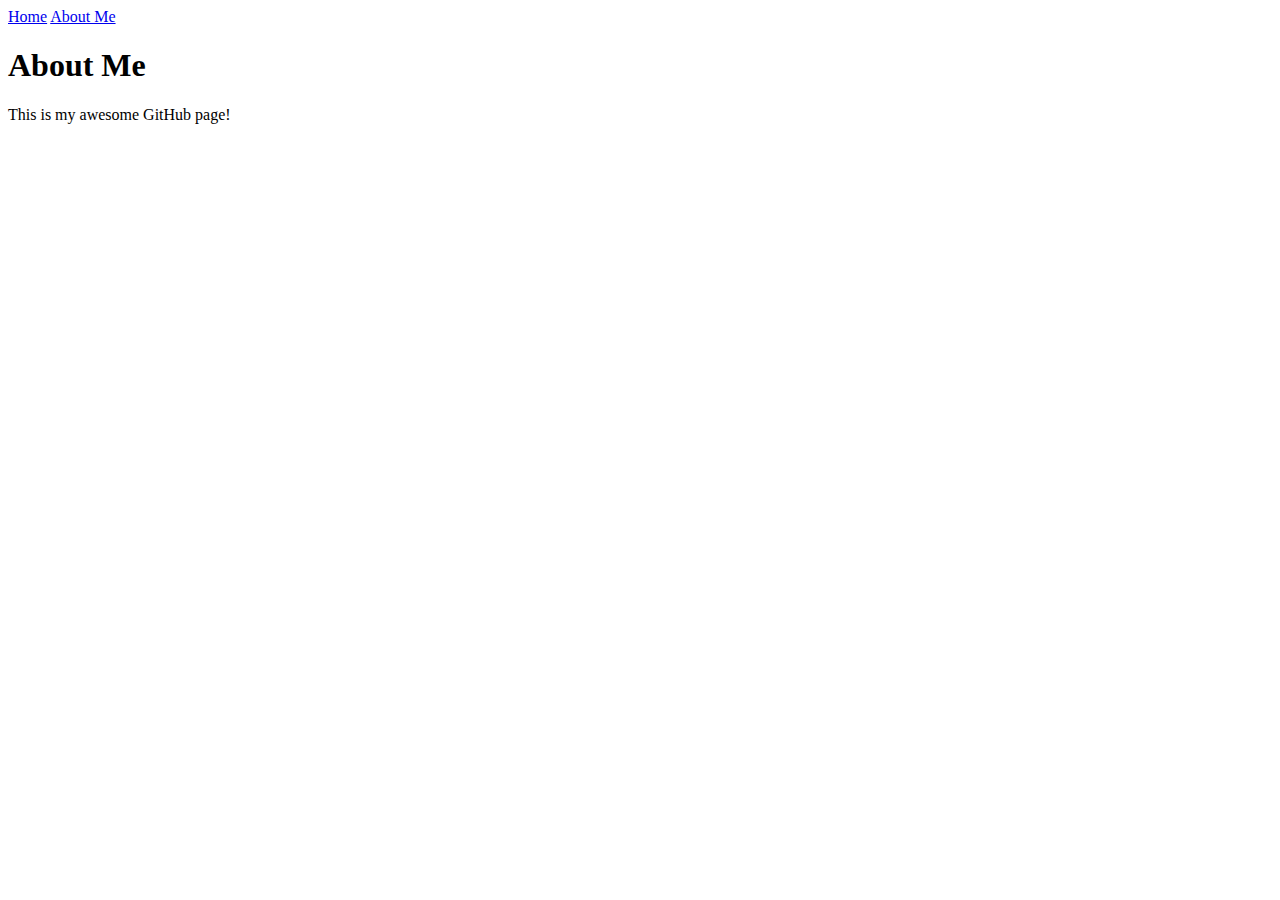
==== about.html @ 378aad12 "Create about.html" ====
<!DOCTYPE html>
<html lang="en">
<head>
    <meta charset="UTF-8">
    <meta name="viewport" content="width=device-width, initial-scale=1.0">
    <title>About Me</title>
    <link rel="stylesheet" href="style.css">
</head>
<body>
    <nav>
        <a href="index.html">Home</a>
        <a href="about.html">About Me</a>
    </nav>
    <div class="content">
        <h1>About Me</h1>
        <p>This is my awesome GitHub page!</p>
    </div>
</body>
</html>
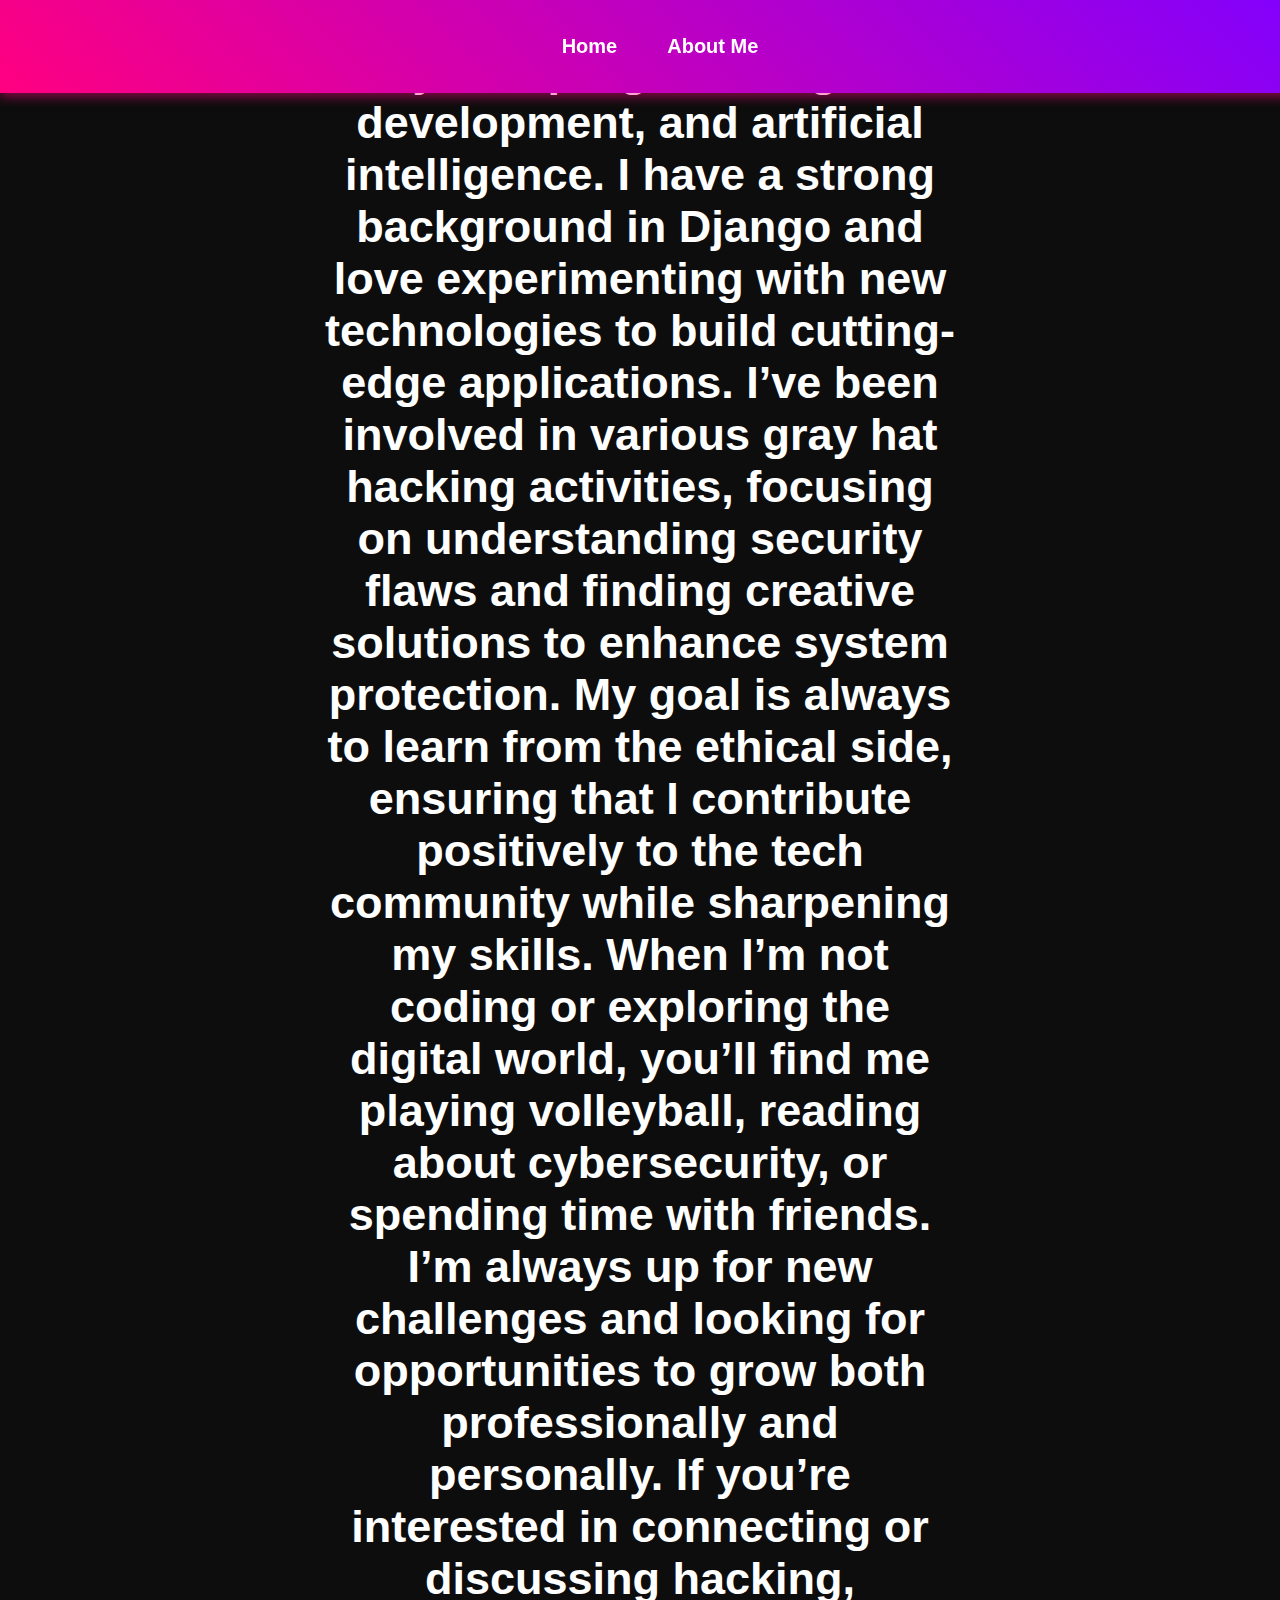
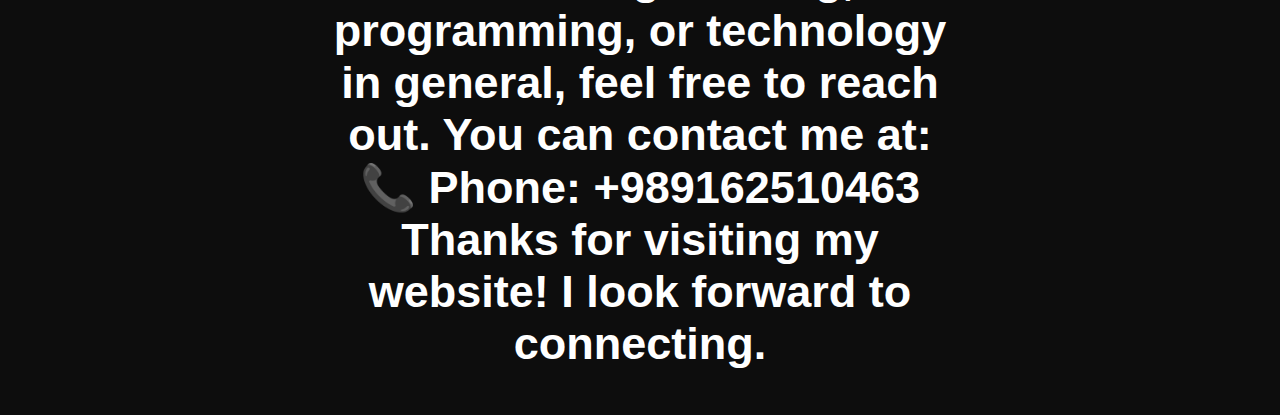
==== commit 87ca460c: "Update about.html" ====
--- a/about.html
+++ b/about.html
@@ -13,7 +13,19 @@
     </nav>
     <div class="content">
         <h1>About Me</h1>
-        <p>This is my awesome GitHub page!</p>
+        <p>Hi, I’m Parsa Dehghan Manshadi, a gray hat hacker and passionate tech enthusiast. I’ve always been fascinated by the world of hacking and cybersecurity, and I’m constantly learning and exploring new techniques to better understand the digital landscape. My journey into hacking began with curiosity, and over time, it has evolved into a deep interest in ethical hacking, penetration testing, and securing systems from vulnerabilities.
+
+In addition to my hacking skills, I specialize in Python programming, web development, and artificial intelligence. I have a strong background in Django and love experimenting with new technologies to build cutting-edge applications.
+
+I’ve been involved in various gray hat hacking activities, focusing on understanding security flaws and finding creative solutions to enhance system protection. My goal is always to learn from the ethical side, ensuring that I contribute positively to the tech community while sharpening my skills.
+
+When I’m not coding or exploring the digital world, you’ll find me playing volleyball, reading about cybersecurity, or spending time with friends. I’m always up for new challenges and looking for opportunities to grow both professionally and personally.
+
+If you’re interested in connecting or discussing hacking, programming, or technology in general, feel free to reach out. You can contact me at:
+
+📞 Phone: +989162510463
+
+Thanks for visiting my website! I look forward to connecting.</p>
     </div>
 </body>
 </html>
--- a/style.css
+++ b/style.css
@@ -0,0 +1,64 @@
+body {
+    margin: 0;
+    font-family: 'Poppins', sans-serif;
+    background: #0d0d0d;
+    color: #fff;
+    text-align: center;
+    overflow: hidden;
+}
+nav {
+    display: flex;
+    justify-content: center;
+    padding: 20px;
+    background: linear-gradient(45deg, #ff0080, #8000ff);
+    box-shadow: 0 4px 10px rgba(255, 0, 128, 0.5);
+    position: fixed;
+    width: 100%;
+    top: 0;
+    left: 0;
+    z-index: 1000;
+}
+nav a {
+    color: white;
+    text-decoration: none;
+    padding: 15px 25px;
+    font-size: 20px;
+    font-weight: bold;
+    transition: all 0.3s;
+}
+nav a:hover {
+    background: rgba(255, 255, 255, 0.2);
+    border-radius: 10px;
+    transform: scale(1.1);
+}
+.content {
+    position: absolute;
+    top: 50%;
+    left: 50%;
+    transform: translate(-50%, -50%);
+    font-size: 45px;
+    font-weight: bold;
+    animation: fadeIn 2s ease-in-out;
+}
+@keyframes fadeIn {
+    0% { opacity: 0; transform: translate(-50%, -60%); }
+    100% { opacity: 1; transform: translate(-50%, -50%); }
+}
+.animated-bg {
+    position: fixed;
+    width: 100vw;
+    height: 100vh;
+    top: 0;
+    left: 0;
+    z-index: -1;
+    background: radial-gradient(circle, rgba(255,0,150,0.5), rgba(0,0,0,0.8));
+    animation: crazyColors 5s infinite alternate, bgMove 10s infinite alternate;
+}
+@keyframes crazyColors {
+    0% { filter: hue-rotate(0deg); }
+    100% { filter: hue-rotate(360deg); }
+}
+@keyframes bgMove {
+    0% { transform: scale(1); }
+    100% { transform: scale(1.1); }
+}
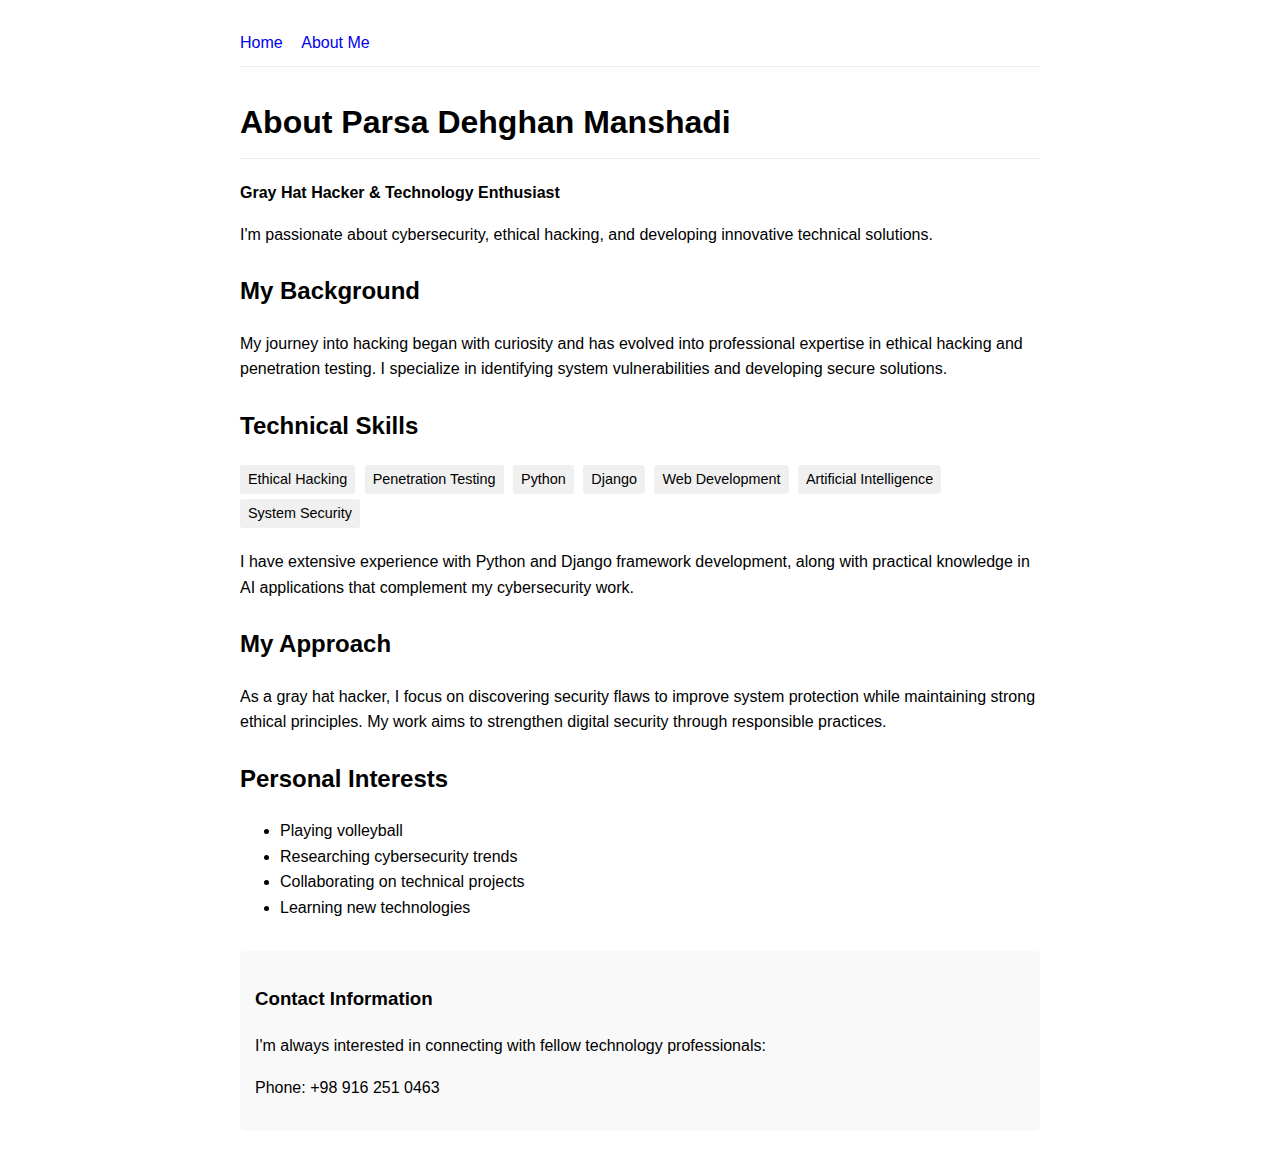
==== commit ca350036: "Update about.html" ====
--- a/about.html
+++ b/about.html
@@ -3,29 +3,111 @@
 <head>
     <meta charset="UTF-8">
     <meta name="viewport" content="width=device-width, initial-scale=1.0">
-    <title>About Me</title>
-    <link rel="stylesheet" href="style.css">
+    <title>About Me - Parsa Dehghan Manshadi</title>
+    <style>
+        body {
+            font-family: Arial, sans-serif;
+            line-height: 1.6;
+            max-width: 800px;
+            margin: 0 auto;
+            padding: 20px;
+        }
+        
+        nav {
+            margin-bottom: 30px;
+            padding: 10px 0;
+            border-bottom: 1px solid #eee;
+        }
+        
+        nav a {
+            margin-right: 15px;
+            text-decoration: none;
+        }
+        
+        h1 {
+            margin-top: 0;
+            padding-bottom: 10px;
+            border-bottom: 1px solid #eee;
+        }
+        
+        .section {
+            margin-bottom: 25px;
+        }
+        
+        .contact-box {
+            background: #f9f9f9;
+            padding: 15px;
+            border-radius: 5px;
+            margin-top: 30px;
+        }
+        
+        .skills {
+            margin: 15px 0;
+        }
+        
+        .skills span {
+            display: inline-block;
+            background: #f0f0f0;
+            padding: 3px 8px;
+            margin: 0 5px 5px 0;
+            border-radius: 3px;
+            font-size: 0.9em;
+        }
+    </style>
 </head>
 <body>
     <nav>
         <a href="index.html">Home</a>
         <a href="about.html">About Me</a>
     </nav>
+    
     <div class="content">
-        <h1>About Me</h1>
-        <p>Hi, I’m Parsa Dehghan Manshadi, a gray hat hacker and passionate tech enthusiast. I’ve always been fascinated by the world of hacking and cybersecurity, and I’m constantly learning and exploring new techniques to better understand the digital landscape. My journey into hacking began with curiosity, and over time, it has evolved into a deep interest in ethical hacking, penetration testing, and securing systems from vulnerabilities.
-
-In addition to my hacking skills, I specialize in Python programming, web development, and artificial intelligence. I have a strong background in Django and love experimenting with new technologies to build cutting-edge applications.
-
-I’ve been involved in various gray hat hacking activities, focusing on understanding security flaws and finding creative solutions to enhance system protection. My goal is always to learn from the ethical side, ensuring that I contribute positively to the tech community while sharpening my skills.
-
-When I’m not coding or exploring the digital world, you’ll find me playing volleyball, reading about cybersecurity, or spending time with friends. I’m always up for new challenges and looking for opportunities to grow both professionally and personally.
-
-If you’re interested in connecting or discussing hacking, programming, or technology in general, feel free to reach out. You can contact me at:
-
-📞 Phone: +989162510463
-
-Thanks for visiting my website! I look forward to connecting.</p>
+        <h1>About Parsa Dehghan Manshadi</h1>
+        
+        <div class="section">
+            <p><strong>Gray Hat Hacker & Technology Enthusiast</strong></p>
+            <p>I'm passionate about cybersecurity, ethical hacking, and developing innovative technical solutions.</p>
+        </div>
+        
+        <div class="section">
+            <h2>My Background</h2>
+            <p>My journey into hacking began with curiosity and has evolved into professional expertise in ethical hacking and penetration testing. I specialize in identifying system vulnerabilities and developing secure solutions.</p>
+        </div>
+        
+        <div class="section">
+            <h2>Technical Skills</h2>
+            <div class="skills">
+                <span>Ethical Hacking</span>
+                <span>Penetration Testing</span>
+                <span>Python</span>
+                <span>Django</span>
+                <span>Web Development</span>
+                <span>Artificial Intelligence</span>
+                <span>System Security</span>
+            </div>
+            <p>I have extensive experience with Python and Django framework development, along with practical knowledge in AI applications that complement my cybersecurity work.</p>
+        </div>
+        
+        <div class="section">
+            <h2>My Approach</h2>
+            <p>As a gray hat hacker, I focus on discovering security flaws to improve system protection while maintaining strong ethical principles. My work aims to strengthen digital security through responsible practices.</p>
+        </div>
+        
+        <div class="section">
+            <h2>Personal Interests</h2>
+            <ul>
+                <li>Playing volleyball</li>
+                <li>Researching cybersecurity trends</li>
+                <li>Collaborating on technical projects</li>
+                <li>Learning new technologies</li>
+            </ul>
+        </div>
+        
+        <div class="contact-box">
+            <h3>Contact Information</h3>
+            <p>I'm always interested in connecting with fellow technology professionals:</p>
+            <p>Phone: +98 916 251 0463</p>
+        </div>
     </div>
 </body>
 </html>
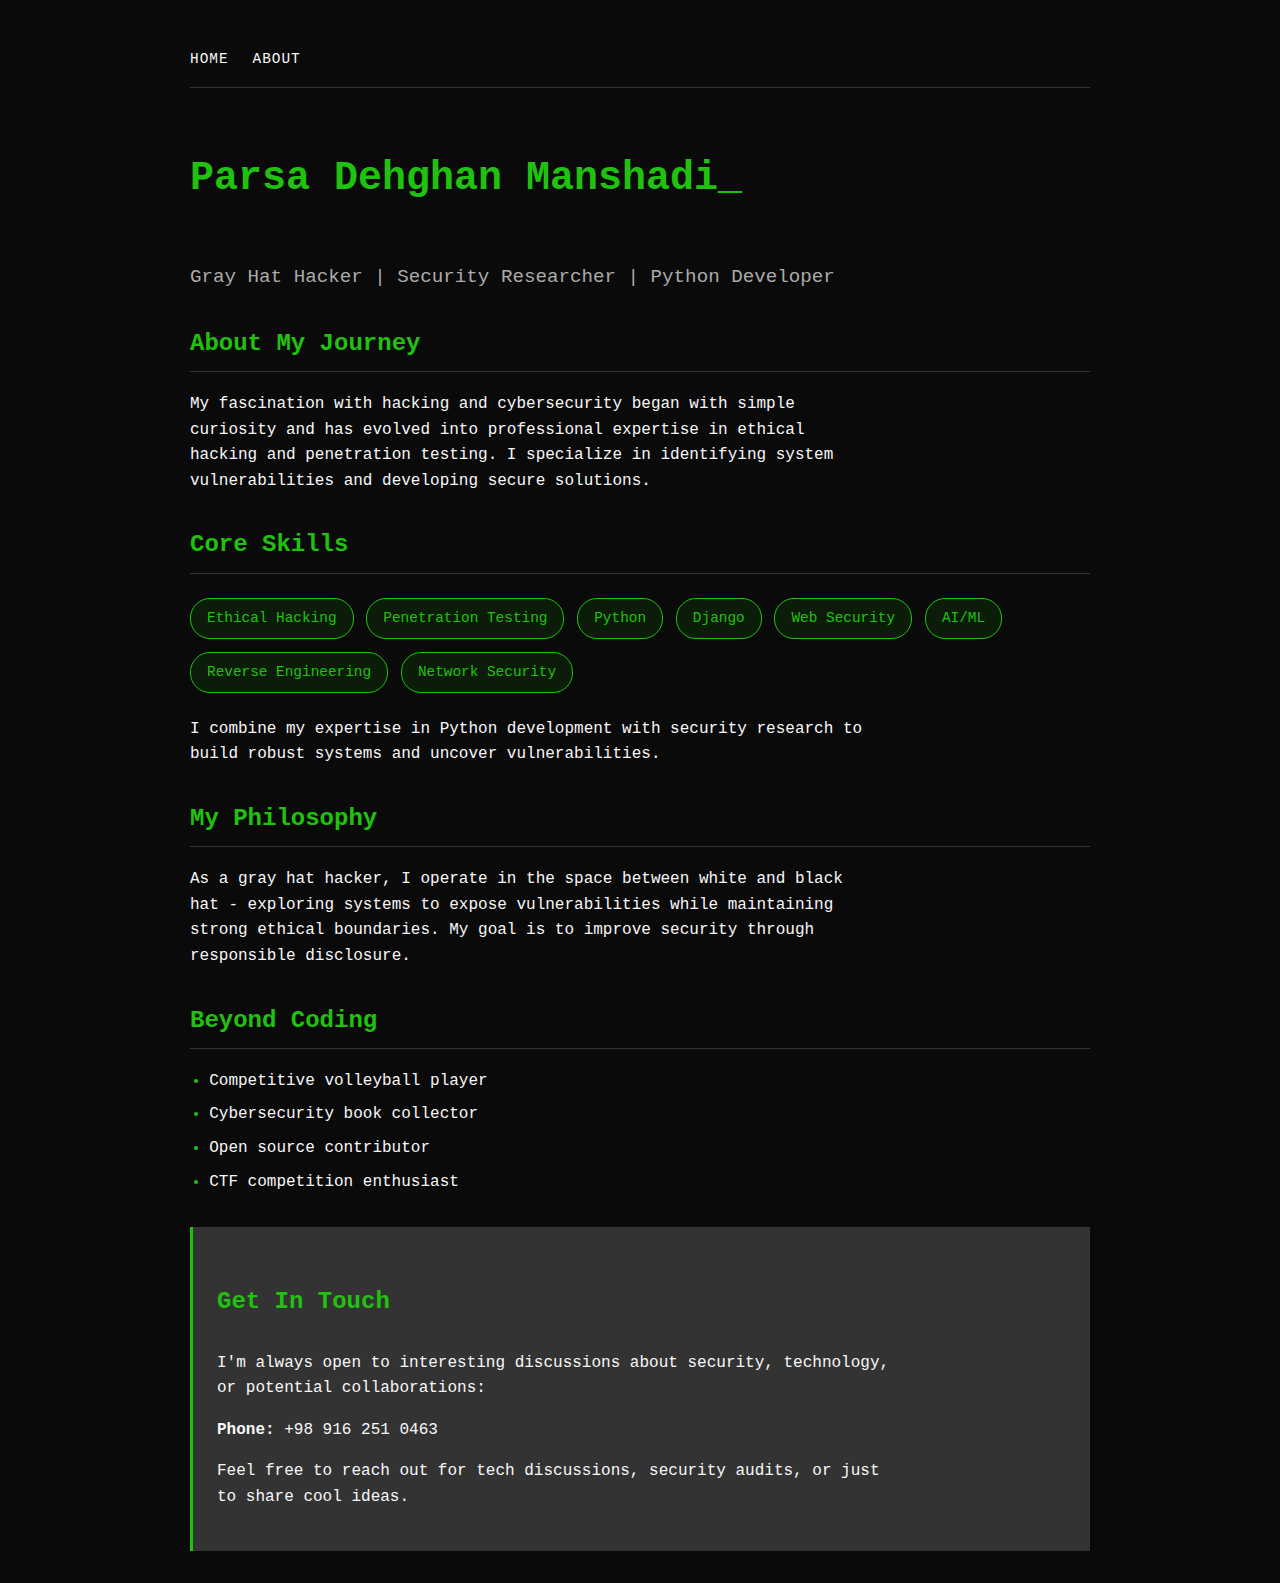
==== commit eb9d6635: "Update about.html" ====
--- a/about.html
+++ b/about.html
@@ -3,111 +3,201 @@
 <head>
     <meta charset="UTF-8">
     <meta name="viewport" content="width=device-width, initial-scale=1.0">
-    <title>About Me - Parsa Dehghan Manshadi</title>
+    <title>About Parsa | Gray Hat Hacker</title>
     <style>
+        :root {
+            --dark: #0a0a0a;
+            --light: #f8f8f8;
+            --accent: #20c20e; /* Matrix green accent */
+            --gray: #333;
+        }
+        
         body {
-            font-family: Arial, sans-serif;
+            font-family: 'Courier New', monospace;
+            background-color: var(--dark);
+            color: var(--light);
             line-height: 1.6;
-            max-width: 800px;
+            margin: 0;
+            padding: 0;
+        }
+        
+        .container {
+            max-width: 900px;
             margin: 0 auto;
-            padding: 20px;
+            padding: 2rem;
         }
         
         nav {
-            margin-bottom: 30px;
-            padding: 10px 0;
-            border-bottom: 1px solid #eee;
+            display: flex;
+            gap: 1.5rem;
+            padding: 1rem 0;
+            margin-bottom: 2rem;
+            border-bottom: 1px solid var(--gray);
         }
         
         nav a {
-            margin-right: 15px;
+            color: var(--light);
             text-decoration: none;
+            text-transform: uppercase;
+            letter-spacing: 1px;
+            font-size: 0.9rem;
+            position: relative;
+        }
+        
+        nav a:hover {
+            color: var(--accent);
+        }
+        
+        nav a::after {
+            content: '';
+            position: absolute;
+            width: 0;
+            height: 2px;
+            bottom: -4px;
+            left: 0;
+            background-color: var(--accent);
+            transition: width 0.3s;
+        }
+        
+        nav a:hover::after {
+            width: 100%;
         }
         
         h1 {
-            margin-top: 0;
-            padding-bottom: 10px;
-            border-bottom: 1px solid #eee;
-        }
-        
-        .section {
-            margin-bottom: 25px;
-        }
-        
-        .contact-box {
-            background: #f9f9f9;
-            padding: 15px;
-            border-radius: 5px;
-            margin-top: 30px;
-        }
-        
-        .skills {
-            margin: 15px 0;
-        }
-        
-        .skills span {
+            color: var(--accent);
+            font-size: 2.5rem;
+            margin-bottom: 2rem;
+            position: relative;
             display: inline-block;
-            background: #f0f0f0;
-            padding: 3px 8px;
-            margin: 0 5px 5px 0;
-            border-radius: 3px;
-            font-size: 0.9em;
+        }
+        
+        h1::after {
+            content: '_';
+            animation: blink 1s infinite;
+        }
+        
+        h2 {
+            color: var(--accent);
+            margin-top: 2rem;
+            border-bottom: 1px solid var(--gray);
+            padding-bottom: 0.5rem;
+        }
+        
+        .tagline {
+            font-size: 1.2rem;
+            margin-bottom: 2rem;
+            color: #aaa;
+        }
+        
+        .skills-container {
+            display: flex;
+            flex-wrap: wrap;
+            gap: 0.8rem;
+            margin: 1.5rem 0;
+        }
+        
+        .skill {
+            background-color: rgba(32, 194, 14, 0.1);
+            color: var(--accent);
+            padding: 0.5rem 1rem;
+            border-radius: 20px;
+            font-size: 0.9rem;
+            border: 1px solid var(--accent);
+        }
+        
+        .contact-card {
+            background-color: var(--gray);
+            padding: 1.5rem;
+            border-left: 3px solid var(--accent);
+            margin-top: 2rem;
+        }
+        
+        ul {
+            padding-left: 1.2rem;
+        }
+        
+        li {
+            margin-bottom: 0.5rem;
+        }
+        
+        li::marker {
+            color: var(--accent);
+        }
+        
+        @keyframes blink {
+            0%, 100% { opacity: 1; }
+            50% { opacity: 0; }
+        }
+        
+        /* Terminal-like effect for paragraphs */
+        p {
+            max-width: 70ch;
+        }
+        
+        /* Glow effect for interactive elements */
+        a, .skill, h1, h2 {
+            transition: all 0.3s ease;
+        }
+        
+        a:hover, .skill:hover {
+            text-shadow: 0 0 8px var(--accent);
         }
     </style>
 </head>
 <body>
-    <nav>
-        <a href="index.html">Home</a>
-        <a href="about.html">About Me</a>
-    </nav>
-    
-    <div class="content">
-        <h1>About Parsa Dehghan Manshadi</h1>
-        
-        <div class="section">
-            <p><strong>Gray Hat Hacker & Technology Enthusiast</strong></p>
-            <p>I'm passionate about cybersecurity, ethical hacking, and developing innovative technical solutions.</p>
-        </div>
-        
-        <div class="section">
-            <h2>My Background</h2>
-            <p>My journey into hacking began with curiosity and has evolved into professional expertise in ethical hacking and penetration testing. I specialize in identifying system vulnerabilities and developing secure solutions.</p>
-        </div>
-        
-        <div class="section">
-            <h2>Technical Skills</h2>
-            <div class="skills">
-                <span>Ethical Hacking</span>
-                <span>Penetration Testing</span>
-                <span>Python</span>
-                <span>Django</span>
-                <span>Web Development</span>
-                <span>Artificial Intelligence</span>
-                <span>System Security</span>
+    <div class="container">
+        <nav>
+            <a href="index.html">Home</a>
+            <a href="about.html">About</a>
+        </nav>
+        
+        <main>
+            <h1>Parsa Dehghan Manshadi</h1>
+            <p class="tagline">Gray Hat Hacker | Security Researcher | Python Developer</p>
+            
+            <section>
+                <h2>About My Journey</h2>
+                <p>My fascination with hacking and cybersecurity began with simple curiosity and has evolved into professional expertise in ethical hacking and penetration testing. I specialize in identifying system vulnerabilities and developing secure solutions.</p>
+            </section>
+            
+            <section>
+                <h2>Core Skills</h2>
+                <div class="skills-container">
+                    <div class="skill">Ethical Hacking</div>
+                    <div class="skill">Penetration Testing</div>
+                    <div class="skill">Python</div>
+                    <div class="skill">Django</div>
+                    <div class="skill">Web Security</div>
+                    <div class="skill">AI/ML</div>
+                    <div class="skill">Reverse Engineering</div>
+                    <div class="skill">Network Security</div>
+                </div>
+                <p>I combine my expertise in Python development with security research to build robust systems and uncover vulnerabilities.</p>
+            </section>
+            
+            <section>
+                <h2>My Philosophy</h2>
+                <p>As a gray hat hacker, I operate in the space between white and black hat - exploring systems to expose vulnerabilities while maintaining strong ethical boundaries. My goal is to improve security through responsible disclosure.</p>
+            </section>
+            
+            <section>
+                <h2>Beyond Coding</h2>
+                <ul>
+                    <li>Competitive volleyball player</li>
+                    <li>Cybersecurity book collector</li>
+                    <li>Open source contributor</li>
+                    <li>CTF competition enthusiast</li>
+                </ul>
+            </section>
+            
+            <div class="contact-card">
+                <h2>Get In Touch</h2>
+                <p>I'm always open to interesting discussions about security, technology, or potential collaborations:</p>
+                <p><strong>Phone:</strong> +98 916 251 0463</p>
+                <p>Feel free to reach out for tech discussions, security audits, or just to share cool ideas.</p>
             </div>
-            <p>I have extensive experience with Python and Django framework development, along with practical knowledge in AI applications that complement my cybersecurity work.</p>
-        </div>
-        
-        <div class="section">
-            <h2>My Approach</h2>
-            <p>As a gray hat hacker, I focus on discovering security flaws to improve system protection while maintaining strong ethical principles. My work aims to strengthen digital security through responsible practices.</p>
-        </div>
-        
-        <div class="section">
-            <h2>Personal Interests</h2>
-            <ul>
-                <li>Playing volleyball</li>
-                <li>Researching cybersecurity trends</li>
-                <li>Collaborating on technical projects</li>
-                <li>Learning new technologies</li>
-            </ul>
-        </div>
-        
-        <div class="contact-box">
-            <h3>Contact Information</h3>
-            <p>I'm always interested in connecting with fellow technology professionals:</p>
-            <p>Phone: +98 916 251 0463</p>
-        </div>
+        </main>
     </div>
+    <script src="script.js"></script>
 </body>
 </html>
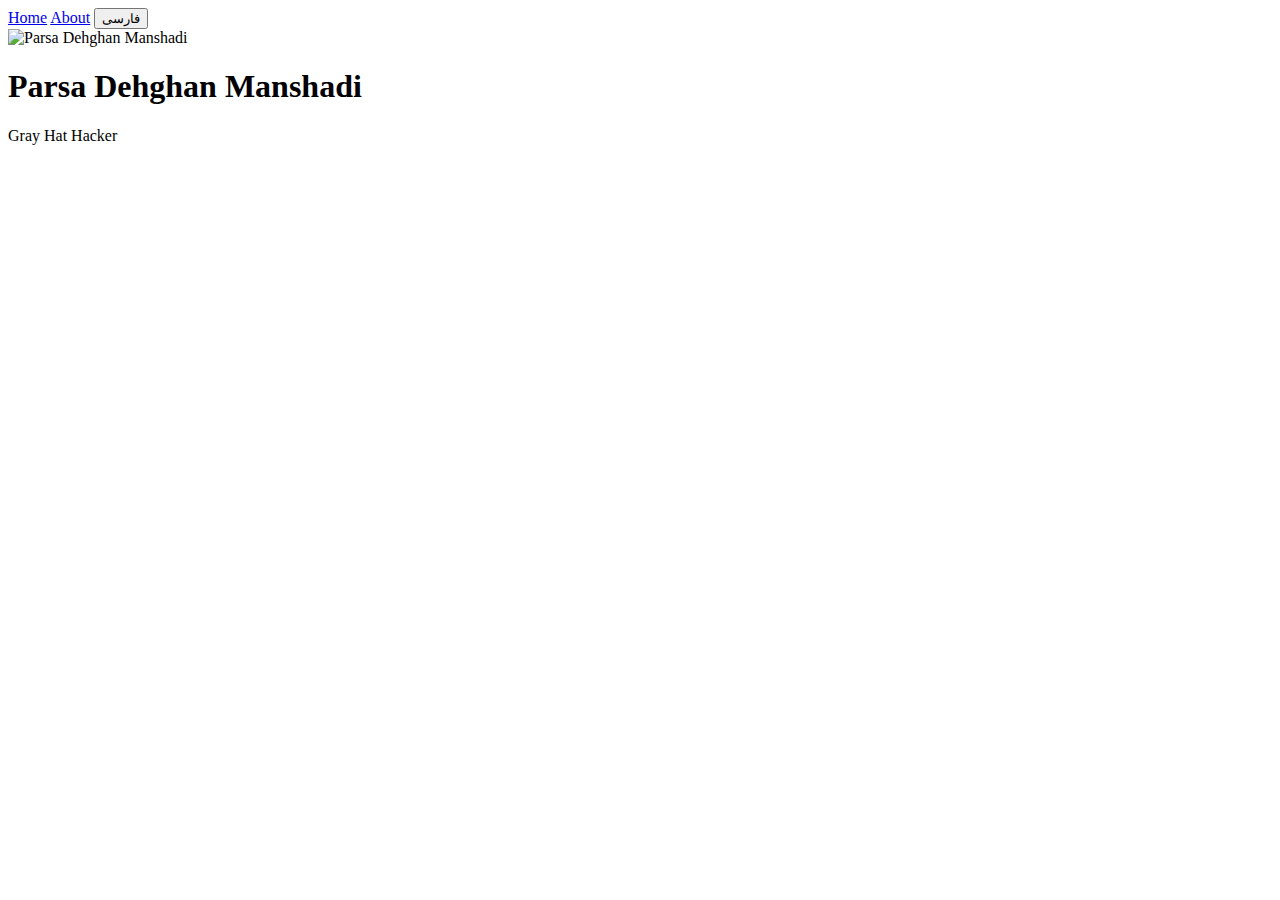
==== commit 856c6ad3: "Update about.html" ====
--- a/about.html
+++ b/about.html
@@ -3,201 +3,30 @@
 <head>
     <meta charset="UTF-8">
     <meta name="viewport" content="width=device-width, initial-scale=1.0">
-    <title>About Parsa | Gray Hat Hacker</title>
-    <style>
-        :root {
-            --dark: #0a0a0a;
-            --light: #f8f8f8;
-            --accent: #20c20e; /* Matrix green accent */
-            --gray: #333;
-        }
-        
-        body {
-            font-family: 'Courier New', monospace;
-            background-color: var(--dark);
-            color: var(--light);
-            line-height: 1.6;
-            margin: 0;
-            padding: 0;
-        }
-        
-        .container {
-            max-width: 900px;
-            margin: 0 auto;
-            padding: 2rem;
-        }
-        
-        nav {
-            display: flex;
-            gap: 1.5rem;
-            padding: 1rem 0;
-            margin-bottom: 2rem;
-            border-bottom: 1px solid var(--gray);
-        }
-        
-        nav a {
-            color: var(--light);
-            text-decoration: none;
-            text-transform: uppercase;
-            letter-spacing: 1px;
-            font-size: 0.9rem;
-            position: relative;
-        }
-        
-        nav a:hover {
-            color: var(--accent);
-        }
-        
-        nav a::after {
-            content: '';
-            position: absolute;
-            width: 0;
-            height: 2px;
-            bottom: -4px;
-            left: 0;
-            background-color: var(--accent);
-            transition: width 0.3s;
-        }
-        
-        nav a:hover::after {
-            width: 100%;
-        }
-        
-        h1 {
-            color: var(--accent);
-            font-size: 2.5rem;
-            margin-bottom: 2rem;
-            position: relative;
-            display: inline-block;
-        }
-        
-        h1::after {
-            content: '_';
-            animation: blink 1s infinite;
-        }
-        
-        h2 {
-            color: var(--accent);
-            margin-top: 2rem;
-            border-bottom: 1px solid var(--gray);
-            padding-bottom: 0.5rem;
-        }
-        
-        .tagline {
-            font-size: 1.2rem;
-            margin-bottom: 2rem;
-            color: #aaa;
-        }
-        
-        .skills-container {
-            display: flex;
-            flex-wrap: wrap;
-            gap: 0.8rem;
-            margin: 1.5rem 0;
-        }
-        
-        .skill {
-            background-color: rgba(32, 194, 14, 0.1);
-            color: var(--accent);
-            padding: 0.5rem 1rem;
-            border-radius: 20px;
-            font-size: 0.9rem;
-            border: 1px solid var(--accent);
-        }
-        
-        .contact-card {
-            background-color: var(--gray);
-            padding: 1.5rem;
-            border-left: 3px solid var(--accent);
-            margin-top: 2rem;
-        }
-        
-        ul {
-            padding-left: 1.2rem;
-        }
-        
-        li {
-            margin-bottom: 0.5rem;
-        }
-        
-        li::marker {
-            color: var(--accent);
-        }
-        
-        @keyframes blink {
-            0%, 100% { opacity: 1; }
-            50% { opacity: 0; }
-        }
-        
-        /* Terminal-like effect for paragraphs */
-        p {
-            max-width: 70ch;
-        }
-        
-        /* Glow effect for interactive elements */
-        a, .skill, h1, h2 {
-            transition: all 0.3s ease;
-        }
-        
-        a:hover, .skill:hover {
-            text-shadow: 0 0 8px var(--accent);
-        }
-    </style>
+    <title data-i18n="about_title">About Parsa | Gray Hat Hacker</title>
+    <link rel="stylesheet" href="style.css">
 </head>
 <body>
     <div class="container">
         <nav>
-            <a href="index.html">Home</a>
-            <a href="about.html">About</a>
+            <a href="index.html" data-i18n="home">Home</a>
+            <a href="about.html" data-i18n="about">About</a>
+            <button id="language-switcher" class="language-btn">فارسی</button>
         </nav>
         
         <main>
-            <h1>Parsa Dehghan Manshadi</h1>
-            <p class="tagline">Gray Hat Hacker | Security Researcher | Python Developer</p>
+            <div class="profile-container">
+                <img src="parsa.jpg" alt="Parsa Dehghan Manshadi" class="profile-img">
+                <h1>Parsa Dehghan Manshadi</h1>
+            </div>
+            <p class="tagline terminal-text" data-i18n="tagline">Gray Hat Hacker | Security Researcher | Python Developer</p>
             
-            <section>
-                <h2>About My Journey</h2>
-                <p>My fascination with hacking and cybersecurity began with simple curiosity and has evolved into professional expertise in ethical hacking and penetration testing. I specialize in identifying system vulnerabilities and developing secure solutions.</p>
-            </section>
+            <!-- Rest of your about page content with data-i18n attributes -->
             
-            <section>
-                <h2>Core Skills</h2>
-                <div class="skills-container">
-                    <div class="skill">Ethical Hacking</div>
-                    <div class="skill">Penetration Testing</div>
-                    <div class="skill">Python</div>
-                    <div class="skill">Django</div>
-                    <div class="skill">Web Security</div>
-                    <div class="skill">AI/ML</div>
-                    <div class="skill">Reverse Engineering</div>
-                    <div class="skill">Network Security</div>
-                </div>
-                <p>I combine my expertise in Python development with security research to build robust systems and uncover vulnerabilities.</p>
-            </section>
-            
-            <section>
-                <h2>My Philosophy</h2>
-                <p>As a gray hat hacker, I operate in the space between white and black hat - exploring systems to expose vulnerabilities while maintaining strong ethical boundaries. My goal is to improve security through responsible disclosure.</p>
-            </section>
-            
-            <section>
-                <h2>Beyond Coding</h2>
-                <ul>
-                    <li>Competitive volleyball player</li>
-                    <li>Cybersecurity book collector</li>
-                    <li>Open source contributor</li>
-                    <li>CTF competition enthusiast</li>
-                </ul>
-            </section>
-            
-            <div class="contact-card">
-                <h2>Get In Touch</h2>
-                <p>I'm always open to interesting discussions about security, technology, or potential collaborations:</p>
-                <p><strong>Phone:</strong> +98 916 251 0463</p>
-                <p>Feel free to reach out for tech discussions, security audits, or just to share cool ideas.</p>
-            </div>
         </main>
     </div>
+    
+    <script src="translations.js"></script>
     <script src="script.js"></script>
 </body>
 </html>
--- a/style.css
+++ b/style.css
@@ -0,0 +1,51 @@
+/* Additional styles for interactive elements */
+.blinking-cursor {
+    animation: blink 1s infinite;
+}
+
+.matrix-char {
+    position: absolute;
+    font-size: 1.2rem;
+    pointer-events: none;
+    transition: all 1s linear;
+    z-index: -1;
+}
+
+.skills-visualization {
+    margin-top: 2rem;
+    grid-column: 1 / -1;
+}
+
+.skill-bar {
+    margin-bottom: 1rem;
+}
+
+.bar {
+    height: 4px;
+    background-color: var(--accent);
+    transition: width 1.5s ease-out;
+}
+
+.skill-label {
+    display: block;
+    margin-bottom: 0.5rem;
+    color: #aaa;
+}
+
+.glow {
+    animation: pulse-glow 1s infinite alternate;
+}
+
+@keyframes pulse-glow {
+    from {
+        box-shadow: 0 0 5px var(--accent);
+    }
+    to {
+        box-shadow: 0 0 20px var(--accent);
+    }
+}
+
+@keyframes blink {
+    0%, 100% { opacity: 1; }
+    50% { opacity: 0; }
+}
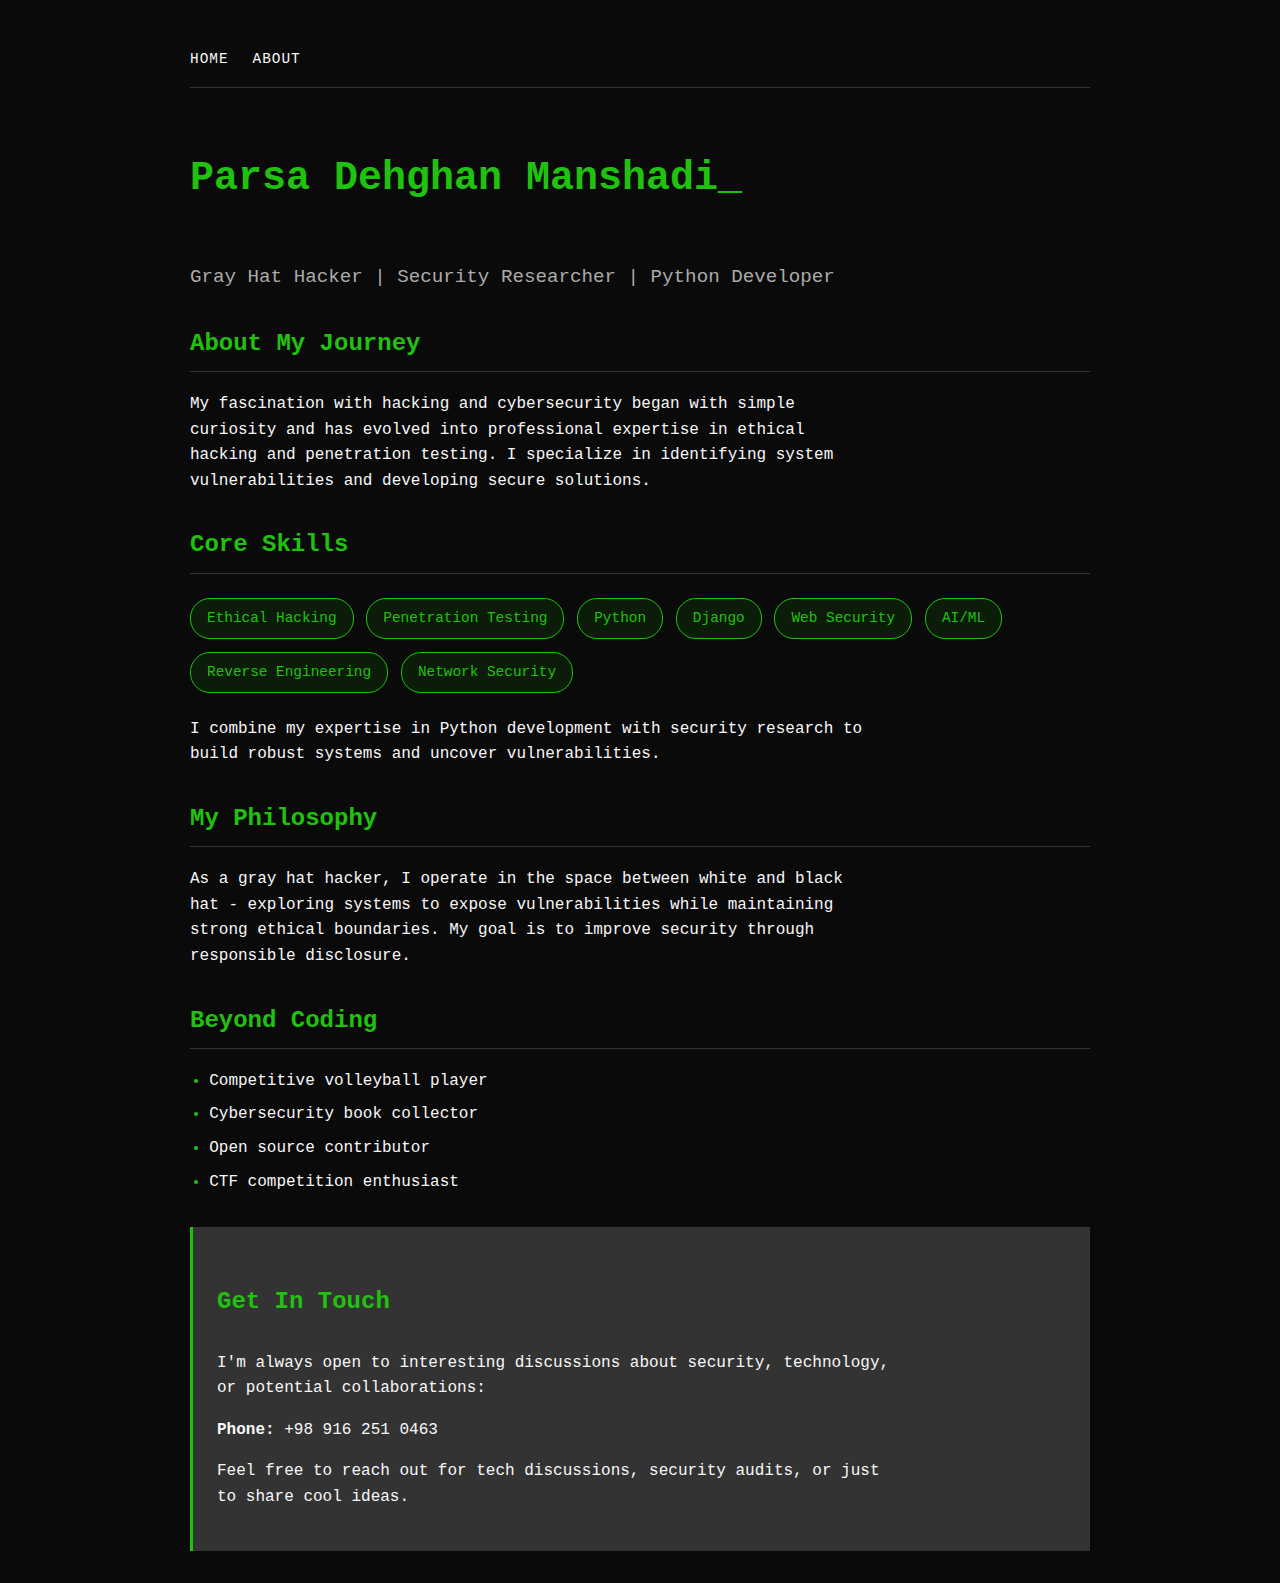
==== commit 67736132: "Update about.html" ====
--- a/about.html
+++ b/about.html
@@ -3,30 +3,201 @@
 <head>
     <meta charset="UTF-8">
     <meta name="viewport" content="width=device-width, initial-scale=1.0">
-    <title data-i18n="about_title">About Parsa | Gray Hat Hacker</title>
-    <link rel="stylesheet" href="style.css">
+    <title>About Parsa | Gray Hat Hacker</title>
+    <style>
+        :root {
+            --dark: #0a0a0a;
+            --light: #f8f8f8;
+            --accent: #20c20e; /* Matrix green accent */
+            --gray: #333;
+        }
+        
+        body {
+            font-family: 'Courier New', monospace;
+            background-color: var(--dark);
+            color: var(--light);
+            line-height: 1.6;
+            margin: 0;
+            padding: 0;
+        }
+        
+        .container {
+            max-width: 900px;
+            margin: 0 auto;
+            padding: 2rem;
+        }
+        
+        nav {
+            display: flex;
+            gap: 1.5rem;
+            padding: 1rem 0;
+            margin-bottom: 2rem;
+            border-bottom: 1px solid var(--gray);
+        }
+        
+        nav a {
+            color: var(--light);
+            text-decoration: none;
+            text-transform: uppercase;
+            letter-spacing: 1px;
+            font-size: 0.9rem;
+            position: relative;
+        }
+        
+        nav a:hover {
+            color: var(--accent);
+        }
+        
+        nav a::after {
+            content: '';
+            position: absolute;
+            width: 0;
+            height: 2px;
+            bottom: -4px;
+            left: 0;
+            background-color: var(--accent);
+            transition: width 0.3s;
+        }
+        
+        nav a:hover::after {
+            width: 100%;
+        }
+        
+        h1 {
+            color: var(--accent);
+            font-size: 2.5rem;
+            margin-bottom: 2rem;
+            position: relative;
+            display: inline-block;
+        }
+        
+        h1::after {
+            content: '_';
+            animation: blink 1s infinite;
+        }
+        
+        h2 {
+            color: var(--accent);
+            margin-top: 2rem;
+            border-bottom: 1px solid var(--gray);
+            padding-bottom: 0.5rem;
+        }
+        
+        .tagline {
+            font-size: 1.2rem;
+            margin-bottom: 2rem;
+            color: #aaa;
+        }
+        
+        .skills-container {
+            display: flex;
+            flex-wrap: wrap;
+            gap: 0.8rem;
+            margin: 1.5rem 0;
+        }
+        
+        .skill {
+            background-color: rgba(32, 194, 14, 0.1);
+            color: var(--accent);
+            padding: 0.5rem 1rem;
+            border-radius: 20px;
+            font-size: 0.9rem;
+            border: 1px solid var(--accent);
+        }
+        
+        .contact-card {
+            background-color: var(--gray);
+            padding: 1.5rem;
+            border-left: 3px solid var(--accent);
+            margin-top: 2rem;
+        }
+        
+        ul {
+            padding-left: 1.2rem;
+        }
+        
+        li {
+            margin-bottom: 0.5rem;
+        }
+        
+        li::marker {
+            color: var(--accent);
+        }
+        
+        @keyframes blink {
+            0%, 100% { opacity: 1; }
+            50% { opacity: 0; }
+        }
+        
+        /* Terminal-like effect for paragraphs */
+        p {
+            max-width: 70ch;
+        }
+        
+        /* Glow effect for interactive elements */
+        a, .skill, h1, h2 {
+            transition: all 0.3s ease;
+        }
+        
+        a:hover, .skill:hover {
+            text-shadow: 0 0 8px var(--accent);
+        }
+    </style>
 </head>
 <body>
     <div class="container">
         <nav>
-            <a href="index.html" data-i18n="home">Home</a>
-            <a href="about.html" data-i18n="about">About</a>
-            <button id="language-switcher" class="language-btn">فارسی</button>
+            <a href="index.html">Home</a>
+            <a href="about.html">About</a>
         </nav>
         
         <main>
-            <div class="profile-container">
-                <img src="parsa.jpg" alt="Parsa Dehghan Manshadi" class="profile-img">
-                <h1>Parsa Dehghan Manshadi</h1>
+            <h1>Parsa Dehghan Manshadi</h1>
+            <p class="tagline">Gray Hat Hacker | Security Researcher | Python Developer</p>
+            
+            <section>
+                <h2>About My Journey</h2>
+                <p>My fascination with hacking and cybersecurity began with simple curiosity and has evolved into professional expertise in ethical hacking and penetration testing. I specialize in identifying system vulnerabilities and developing secure solutions.</p>
+            </section>
+            
+            <section>
+                <h2>Core Skills</h2>
+                <div class="skills-container">
+                    <div class="skill">Ethical Hacking</div>
+                    <div class="skill">Penetration Testing</div>
+                    <div class="skill">Python</div>
+                    <div class="skill">Django</div>
+                    <div class="skill">Web Security</div>
+                    <div class="skill">AI/ML</div>
+                    <div class="skill">Reverse Engineering</div>
+                    <div class="skill">Network Security</div>
+                </div>
+                <p>I combine my expertise in Python development with security research to build robust systems and uncover vulnerabilities.</p>
+            </section>
+            
+            <section>
+                <h2>My Philosophy</h2>
+                <p>As a gray hat hacker, I operate in the space between white and black hat - exploring systems to expose vulnerabilities while maintaining strong ethical boundaries. My goal is to improve security through responsible disclosure.</p>
+            </section>
+            
+            <section>
+                <h2>Beyond Coding</h2>
+                <ul>
+                    <li>Competitive volleyball player</li>
+                    <li>Cybersecurity book collector</li>
+                    <li>Open source contributor</li>
+                    <li>CTF competition enthusiast</li>
+                </ul>
+            </section>
+            
+            <div class="contact-card">
+                <h2>Get In Touch</h2>
+                <p>I'm always open to interesting discussions about security, technology, or potential collaborations:</p>
+                <p><strong>Phone:</strong> +98 916 251 0463</p>
+                <p>Feel free to reach out for tech discussions, security audits, or just to share cool ideas.</p>
             </div>
-            <p class="tagline terminal-text" data-i18n="tagline">Gray Hat Hacker | Security Researcher | Python Developer</p>
-            
-            <!-- Rest of your about page content with data-i18n attributes -->
-            
         </main>
     </div>
-    
-    <script src="translations.js"></script>
     <script src="script.js"></script>
 </body>
 </html>
